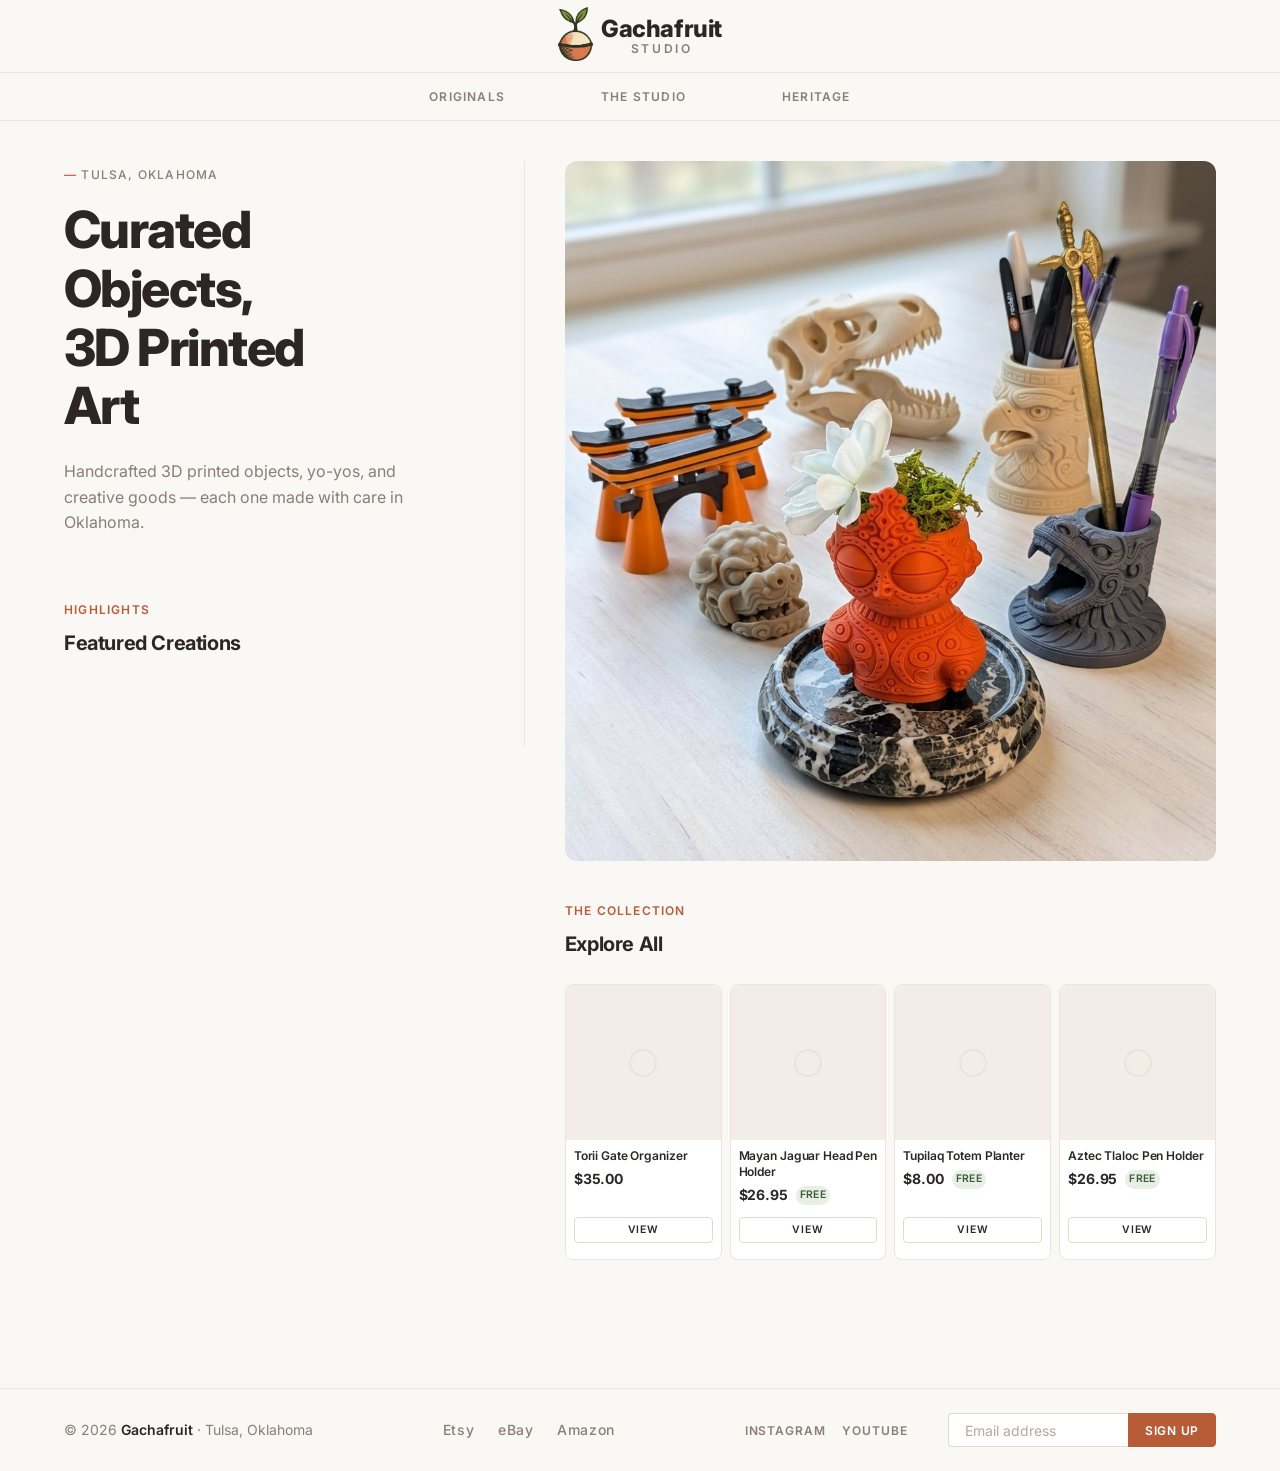
==== index.html @ a2ebffdf "Added manager" ====
<!DOCTYPE html>
<html lang="en">
<head>
  <meta charset="UTF-8">
  <meta name="viewport" content="width=device-width, initial-scale=1.0">
  <title>Gachafruit — Curated 3D Printed Art &amp; Creative Goods</title>
  <meta name="description" content="Handcrafted 3D printed objects, yo-yos, and creative goods made in Tulsa, Oklahoma.">

  <link rel="preconnect" href="https://fonts.googleapis.com">
  <link rel="preconnect" href="https://fonts.gstatic.com" crossorigin>
  <link href="https://fonts.googleapis.com/css2?family=Inter:wght@400;500;600;700;800&display=swap" rel="stylesheet">

  <link rel="stylesheet" href="css/base.css">
  <link rel="stylesheet" href="css/components/header.css">
  <link rel="stylesheet" href="css/components/hero.css">
  <link rel="stylesheet" href="css/components/card.css">
  <link rel="stylesheet" href="css/components/footer.css">
</head>
<body>

  <!-- ======================================================
       Header
       ====================================================== -->
  <header class="site-header">

    <!-- Row 1: logo (centered) + hamburger (mobile only) -->
    <div class="header-logo-row">
      <a href="/" class="logo" aria-label="Gachafruit home">
        <img src="assets/images/Gachafruit-Logo.png" alt="" class="logo__mark" aria-hidden="true">
        <span class="logo__text">
          <span class="logo__name">Gachafruit</span>
          <span class="logo__sub">Studio</span>
        </span>
      </a>

      <button class="hamburger"
              aria-label="Toggle menu"
              aria-expanded="false"
              aria-controls="mobile-nav">
        <span></span>
        <span></span>
        <span></span>
      </button>
    </div>

    <!-- Row 2: desktop nav (centered, below logo) -->
    <nav class="header-nav" aria-label="Main navigation">
      <ul class="nav-list">
        <li><a href="#originals"   class="nav-link">Originals</a></li>
        <li><a href="#studio"      class="nav-link">The Studio</a></li>
        <li><a href="#accessories" class="nav-link">Heritage</a></li>
      </ul>
    </nav>

    <!-- Mobile nav drawer -->
    <nav class="mobile-nav" id="mobile-nav" aria-hidden="true" aria-label="Mobile navigation">
      <ul class="mobile-nav-list">
        <li><a href="#originals"   class="nav-link">Originals</a></li>
        <li><a href="#studio"      class="nav-link">The Studio</a></li>
        <li><a href="#accessories" class="nav-link">Heritage</a></li>
      </ul>
    </nav>

  </header>

  <!-- ======================================================
       Main content — two-column homepage grid
       ====================================================== -->
  <main>
    <div class="home-grid">

      <!-- ---- Left column ---- -->
      <div class="home-grid__left">

        <!-- Brand intro -->
        <section class="brand-intro" aria-label="Brand introduction">
          <span class="location-tag">Tulsa, Oklahoma</span>
          <h1 class="hero-headline">Curated<br>Objects,<br>3D&nbsp;Printed<br>Art</h1>
          <p class="hero-description">
            Handcrafted 3D printed objects, yo-yos, and creative goods — each one made with care in Oklahoma.
          </p>
        </section>

        <!-- Featured Creations -->
        <section class="featured-section" id="originals" aria-labelledby="featured-heading">
          <span class="section-label">Highlights</span>
          <h2 class="section-heading" id="featured-heading">Featured Creations</h2>
          <div class="featured-grid" id="featured-grid">
            <!-- Populated by js/components/featured.js from data/featured-creations.json -->
          </div>
        </section>

      </div><!-- /home-grid__left -->

      <!-- ---- Right column ---- -->
      <div class="home-grid__right">

        <!-- Hero image -->
        <div class="hero-image-wrapper">
          <img src="assets/images/gallery-hero.png" alt="Gachafruit Studio — curated 3D printed objects" class="hero-img">
        </div>

        <!-- Explore All -->
        <section class="explore-section" id="studio" aria-labelledby="explore-heading">
          <span class="section-label">The Collection</span>
          <h2 class="section-heading" id="explore-heading">Explore All</h2>
          <div class="explore-grid">

            <article class="product-card product-card--sm">
              <div class="product-card__img">
                <div class="img-placeholder"></div>
              </div>
              <div class="product-card__body">
                <h3 class="product-card__title">Torii Gate Organizer</h3>
                <div class="product-card__meta">
                  <span class="product-card__price">$35.00</span>
                </div>
                <div class="product-card__cta">
                  <a href="#" class="btn btn--outline">View</a>
                </div>
              </div>
            </article>

            <article class="product-card product-card--sm">
              <div class="product-card__img">
                <div class="img-placeholder"></div>
              </div>
              <div class="product-card__body">
                <h3 class="product-card__title">Mayan Jaguar Head Pen Holder</h3>
                <div class="product-card__meta">
                  <span class="product-card__price">$26.95</span>
                  <span class="badge badge--shipping">Free</span>
                </div>
                <div class="product-card__cta">
                  <a href="#" class="btn btn--outline">View</a>
                </div>
              </div>
            </article>

            <article class="product-card product-card--sm">
              <div class="product-card__img">
                <div class="img-placeholder"></div>
              </div>
              <div class="product-card__body">
                <h3 class="product-card__title">Tupilaq Totem Planter</h3>
                <div class="product-card__meta">
                  <span class="product-card__price">$8.00</span>
                  <span class="badge badge--shipping">Free</span>
                </div>
                <div class="product-card__cta">
                  <a href="#" class="btn btn--outline">View</a>
                </div>
              </div>
            </article>

            <article class="product-card product-card--sm">
              <div class="product-card__img">
                <div class="img-placeholder"></div>
              </div>
              <div class="product-card__body">
                <h3 class="product-card__title">Aztec Tlaloc Pen Holder</h3>
                <div class="product-card__meta">
                  <span class="product-card__price">$26.95</span>
                  <span class="badge badge--shipping">Free</span>
                </div>
                <div class="product-card__cta">
                  <a href="#" class="btn btn--outline">View</a>
                </div>
              </div>
            </article>

          </div>
        </section>

      </div><!-- /home-grid__right -->

    </div><!-- /home-grid -->
  </main>

  <!-- ======================================================
       Footer
       ====================================================== -->
  <footer class="site-footer" id="accessories">
    <div class="footer-inner">

      <p class="footer-copy">
        &copy; 2026 <strong>Gachafruit</strong> &middot; Tulsa, Oklahoma
      </p>

      <nav class="footer-links" aria-label="Marketplace links">
        <a href="#" class="footer-link">Etsy</a>
        <a href="#" class="footer-link">eBay</a>
        <a href="#" class="footer-link">Amazon</a>
      </nav>

      <div class="footer-right">
        <nav class="footer-social" aria-label="Social links">
          <a href="#" class="footer-social__link">Instagram</a>
          <a href="#" class="footer-social__link">YouTube</a>
        </nav>

        <form class="footer-newsletter" aria-label="Newsletter signup">
          <label for="newsletter-email" class="sr-only">Email address</label>
          <input
            type="email"
            id="newsletter-email"
            name="email"
            class="newsletter-input"
            placeholder="Email address"
            autocomplete="email"
          >
          <button type="submit" class="newsletter-btn">Sign Up</button>
        </form>
      </div>

    </div>
  </footer>

  <script src="js/components/header.js" defer></script>
  <script src="js/components/featured.js" defer></script>
</body>
</html>
---- css/base.css ----
/* ============================================================
   base.css — Gachafruit design tokens, reset, and typography
   All components depend on these custom properties.
   ============================================================ */

:root {
  /* Color palette — warm neutral + terracotta */
  --color-bg:           #FAF8F5;
  --color-surface:      #F2EDE6;
  --color-surface-alt:  #EDE5DA;
  --color-border:       #E3D9CE;
  --color-border-soft:  #EDE5DB;
  --color-text:         #2C2724;
  --color-muted:        #8A7E75;
  --color-muted-light:  #B5A99E;
  --color-accent:       #B85C38;
  --color-accent-hover: #9E4D2E;
  --color-accent-soft:  #F5E8E2;

  /* Badge — sage green, complements terracotta */
  --color-badge-bg:   #E8EFE4;
  --color-badge-text: #3E5C35;

  /* Spacing scale */
  --space-xs:  0.25rem;   /*  4px */
  --space-sm:  0.5rem;    /*  8px */
  --space-md:  1rem;      /* 16px */
  --space-lg:  1.5rem;    /* 24px */
  --space-xl:  2.5rem;    /* 40px */
  --space-2xl: 4rem;      /* 64px */
  --space-3xl: 6rem;      /* 96px */

  /* Layout */
  --max-width:    1200px;
  --header-height: 72px;

  /* Typography */
  --font-sans: 'Inter', system-ui, -apple-system, sans-serif;
  --font-size-xs:   0.75rem;
  --font-size-sm:   0.875rem;
  --font-size-base: 1rem;
  --font-size-lg:   1.125rem;
  --font-size-xl:   1.25rem;
  --font-size-2xl:  1.5rem;
  --font-size-3xl:  2rem;
  --font-size-4xl:  2.75rem;
  --font-size-5xl:  3.75rem;

  --font-weight-normal:   400;
  --font-weight-medium:   500;
  --font-weight-semibold: 600;
  --font-weight-bold:     700;
  --font-weight-black:    800;

  --line-height-tight: 1.15;
  --line-height-snug:  1.35;
  --line-height-base:  1.6;

  /* Border radius */
  --radius-sm: 4px;
  --radius-md: 8px;
  --radius-lg: 12px;

  /* Transitions */
  --transition-fast: 0.15s ease;
  --transition-base: 0.25s ease;
}

/* ---- Reset ---- */
*, *::before, *::after {
  box-sizing: border-box;
  margin: 0;
  padding: 0;
}

html {
  scroll-behavior: smooth;
}

body {
  font-family: var(--font-sans);
  font-size: var(--font-size-base);
  font-weight: var(--font-weight-normal);
  line-height: var(--line-height-base);
  color: var(--color-text);
  background-color: var(--color-bg);
  -webkit-font-smoothing: antialiased;
}

img, svg {
  display: block;
  max-width: 100%;
  height: auto;
}

a {
  color: inherit;
  text-decoration: none;
}

ul, ol {
  list-style: none;
}

button {
  font: inherit;
  cursor: pointer;
  border: none;
  background: none;
}

/* ---- Layout helper — used inside full-width sections ---- */
.inner {
  max-width: var(--max-width);
  margin-inline: auto;
  padding-inline: var(--space-lg);
}

/* ---- Screen-reader only (visually hidden but accessible) ---- */
.sr-only {
  position: absolute;
  width: 1px;
  height: 1px;
  padding: 0;
  margin: -1px;
  overflow: hidden;
  clip: rect(0, 0, 0, 0);
  white-space: nowrap;
  border: 0;
}

/* ---- Image placeholder — replaces real images during development ---- */
.img-placeholder {
  width: 100%;
  background-color: var(--color-surface);
  display: flex;
  align-items: center;
  justify-content: center;
}

.img-placeholder::after {
  content: '';
  display: block;
  width: 28px;
  height: 28px;
  border-radius: 50%;
  border: 2px solid var(--color-border);
  opacity: 0.5;
}
---- css/components/header.css ----
/* ============================================================
   header.css — Site header and navigation
   Two-row layout: logo centered on top, nav centered below.
   Depends on: css/base.css
   ============================================================ */

/* ---- Sticky header shell ---- */
.site-header {
  position: sticky;
  top: 0;
  z-index: 100;
  background-color: var(--color-bg);
  border-bottom: 1px solid var(--color-border-soft);
}

/* ============================================================
   Row 1 — Logo
   ============================================================ */
.header-logo-row {
  position: relative;
  display: flex;
  align-items: center;
  justify-content: center;
  height: var(--header-height);
  max-width: var(--max-width);
  margin-inline: auto;
  padding-inline: var(--space-lg);
}

/* ---- Logo ---- */
.logo {
  display: flex;
  flex-direction: row;
  align-items: center;
  gap: var(--space-sm);
  transition: opacity var(--transition-fast);
}

.logo:hover {
  opacity: 0.75;
}

.logo__mark {
  height: 54px;        /* +8% from 50px */
  width: auto;
  flex-shrink: 0;
  position: relative;
  top: -2px;           /* optical lift — preserved */
}

.logo__text {
  display: flex;
  flex-direction: column;
  align-items: center; /* centers "STUDIO" under "Gachafruit" */
  gap: 3px;            /* slightly more separation so the two lines breathe */
}

.logo__name {
  font-size: 1.485rem; /* +8% from 1.375rem */
  font-weight: var(--font-weight-black);
  color: var(--color-text);
  letter-spacing: -0.02em;
  line-height: 1;
}

.logo__sub {
  font-size: 0.756rem; /* +8% from 0.7rem */
  font-weight: var(--font-weight-semibold);
  color: var(--color-muted);
  letter-spacing: 0.22em;
  text-transform: uppercase;
  line-height: 1;
}

/* ============================================================
   Row 2 — Desktop navigation
   ============================================================ */
.header-nav {
  display: flex;
  justify-content: center;
  border-top: 1px solid var(--color-border-soft);
  padding-block: 10px;
}

.nav-list {
  display: flex;
  align-items: center;
  gap: var(--space-3xl);
}

.nav-link {
  font-size: var(--font-size-xs);
  font-weight: var(--font-weight-semibold);
  color: var(--color-muted);
  letter-spacing: 0.1em;
  text-transform: uppercase;
  position: relative;
  transition: color var(--transition-fast);
}

/* Underline-on-hover */
.nav-link::after {
  content: '';
  position: absolute;
  bottom: -3px;
  left: 0;
  width: 0;
  height: 1px;
  background-color: var(--color-accent);
  transition: width var(--transition-base);
}

.nav-link:hover {
  color: var(--color-text);
}

.nav-link:hover::after {
  width: 100%;
}

/* ============================================================
   Hamburger (mobile only — positioned to right of logo row)
   ============================================================ */
.hamburger {
  display: none;
  position: absolute;
  right: var(--space-lg);
  top: 50%;
  transform: translateY(-50%);
  flex-direction: column;
  justify-content: center;
  gap: 5px;
  width: 28px;
  height: 44px;
  padding: 0;
  color: var(--color-text);
}

.hamburger span {
  display: block;
  width: 22px;
  height: 1.5px;
  background-color: currentColor;
  border-radius: 2px;
  transition: transform var(--transition-base), opacity var(--transition-base);
  transform-origin: center;
}

/* Bars animate to X when open */
.hamburger[aria-expanded="true"] span:nth-child(1) {
  transform: translateY(6.5px) rotate(45deg);
}
.hamburger[aria-expanded="true"] span:nth-child(2) {
  opacity: 0;
  transform: scaleX(0);
}
.hamburger[aria-expanded="true"] span:nth-child(3) {
  transform: translateY(-6.5px) rotate(-45deg);
}

/* ============================================================
   Mobile nav drawer
   ============================================================ */
.mobile-nav {
  max-height: 0;
  overflow: hidden;
  background-color: var(--color-bg);
  border-top: 1px solid transparent;
  transition:
    max-height 0.3s ease,
    border-color 0.3s ease;
}

.mobile-nav.is-open {
  max-height: 240px;
  border-top-color: var(--color-border-soft);
}

.mobile-nav-list {
  display: flex;
  flex-direction: column;
  padding: var(--space-md) var(--space-lg) var(--space-lg);
  gap: var(--space-xs);
}

.mobile-nav-list .nav-link {
  display: block;
  padding-block: var(--space-sm);
  font-size: var(--font-size-base);
  font-weight: var(--font-weight-medium);
  text-transform: none;
  letter-spacing: 0;
  color: var(--color-text);
}

.mobile-nav-list .nav-link::after {
  display: none;
}

.mobile-nav-list .nav-link:hover {
  color: var(--color-accent);
}

/* ============================================================
   Responsive breakpoint
   ============================================================ */
@media (max-width: 768px) {
  /* Hide desktop nav row entirely */
  .header-nav {
    display: none;
  }

  /* Show hamburger */
  .hamburger {
    display: flex;
  }
}
---- css/components/hero.css ----
/* ============================================================
   hero.css — Homepage two-column layout, brand intro, hero image
   Depends on: css/base.css
   ============================================================ */

/* ---- Outer home grid ---- */
.home-grid {
  display: grid;
  grid-template-columns: 2fr 3fr;
  align-items: start;
  gap: 0;
  max-width: var(--max-width);
  margin-inline: auto;
  padding: var(--space-xl) var(--space-lg) 0;
}

/* ---- Left column: brand intro + featured section ---- */
.home-grid__left {
  padding-right: var(--space-xl);
  border-right: 1px solid var(--color-border-soft);
  padding-bottom: var(--space-2xl);
}

/* ---- Right column: hero image + explore section ---- */
.home-grid__right {
  padding-left: var(--space-xl);
  padding-bottom: var(--space-2xl);
}

/* ============================================================
   Brand intro
   ============================================================ */
.brand-intro {
  padding-bottom: var(--space-2xl);
}

.location-tag {
  display: inline-block;
  font-size: var(--font-size-xs);
  font-weight: var(--font-weight-medium);
  letter-spacing: 0.1em;
  text-transform: uppercase;
  color: var(--color-muted);
  margin-bottom: var(--space-md);
}

.location-tag::before {
  content: '— ';
  color: var(--color-accent);
}

.hero-headline {
  font-size: clamp(var(--font-size-3xl), 4vw, var(--font-size-5xl));
  font-weight: var(--font-weight-black);
  line-height: var(--line-height-tight);
  letter-spacing: -0.03em;
  color: var(--color-text);
  margin-bottom: var(--space-lg);
}

.hero-description {
  font-size: var(--font-size-base);
  color: var(--color-muted);
  line-height: var(--line-height-base);
  max-width: 36ch;
}

/* ============================================================
   Featured section (left column)
   ============================================================ */
.featured-section {
  /* inherits from parent column */
}

.section-label {
  display: block;
  font-size: var(--font-size-xs);
  font-weight: var(--font-weight-semibold);
  letter-spacing: 0.1em;
  text-transform: uppercase;
  color: var(--color-accent);
  margin-bottom: var(--space-sm);
}

.section-heading {
  font-size: var(--font-size-xl);
  font-weight: var(--font-weight-bold);
  letter-spacing: -0.02em;
  color: var(--color-text);
  margin-bottom: var(--space-lg);
}

.featured-grid {
  display: grid;
  grid-template-columns: 1fr 1fr;
  gap: var(--space-md);
}

/* ============================================================
   Hero image (right column top)
   ============================================================ */
.hero-image-wrapper {
  border-radius: var(--radius-lg);
  overflow: hidden;
  background-color: var(--color-surface);
  margin-bottom: var(--space-xl);
}

.hero-image-wrapper .img-placeholder {
  aspect-ratio: 4 / 3;
}

.hero-img {
  width: 100%;
  height: auto;
  display: block;
  object-fit: cover;
}

/* ============================================================
   Explore section (right column bottom)
   ============================================================ */
.explore-section .section-heading {
  margin-bottom: var(--space-lg);
}

.explore-grid {
  display: grid;
  grid-template-columns: repeat(4, 1fr);
  gap: var(--space-sm);
}

/* ============================================================
   Responsive
   ============================================================ */
@media (max-width: 1024px) {
  .explore-grid {
    grid-template-columns: repeat(2, 1fr);
    gap: var(--space-md);
  }
}

@media (max-width: 768px) {
  .home-grid {
    grid-template-columns: 1fr;
    padding: var(--space-lg) var(--space-md) 0;
    gap: 0;
  }

  .home-grid__left {
    padding-right: 0;
    border-right: none;
    border-bottom: 1px solid var(--color-border-soft);
    padding-bottom: var(--space-xl);
    margin-bottom: var(--space-xl);
  }

  .home-grid__right {
    padding-left: 0;
  }

  .brand-intro {
    padding-bottom: var(--space-xl);
  }

  .hero-headline {
    font-size: var(--font-size-3xl);
  }

  .featured-grid {
    grid-template-columns: 1fr;
  }

  .explore-grid {
    grid-template-columns: repeat(2, 1fr);
  }
}

@media (max-width: 480px) {
  .explore-grid {
    grid-template-columns: 1fr 1fr;
    gap: var(--space-sm);
  }
}
---- css/components/card.css ----
/* ============================================================
   card.css — Product card, badge, and button components
   Depends on: css/base.css
   ============================================================ */

/* ============================================================
   Product card — used in featured (large) and explore (small)
   ============================================================ */
.product-card {
  display: flex;
  flex-direction: column;
  background-color: #fff;
  border: 1px solid var(--color-border-soft);
  border-radius: var(--radius-md);
  overflow: hidden;
  transition: box-shadow var(--transition-base), transform var(--transition-base);
}

.product-card:hover {
  box-shadow: 0 4px 20px rgba(44, 39, 36, 0.07);
  transform: translateY(-2px);
}

/* ---- Image area ---- */
.product-card__img {
  width: 100%;
  flex-shrink: 0;
}

.product-card__img .img-placeholder {
  aspect-ratio: 1 / 1;
  background-color: var(--color-surface);
}

/* ---- Body ---- */
.product-card__body {
  padding: var(--space-md);
  display: flex;
  flex-direction: column;
  gap: var(--space-sm);
  flex: 1;
}

.product-card__title {
  font-size: var(--font-size-sm);
  font-weight: var(--font-weight-semibold);
  color: var(--color-text);
  line-height: var(--line-height-snug);
  letter-spacing: -0.01em;
}

/* ---- Meta row: price + badge ---- */
.product-card__meta {
  display: flex;
  align-items: center;
  gap: var(--space-sm);
  flex-wrap: wrap;
}

.product-card__price {
  font-size: var(--font-size-base);
  font-weight: var(--font-weight-bold);
  color: var(--color-text);
  letter-spacing: -0.01em;
}

/* ---- Badge ---- */
.badge {
  display: inline-block;
  padding: 2px var(--space-sm);
  border-radius: 99px;
  font-size: var(--font-size-xs);
  font-weight: var(--font-weight-semibold);
  letter-spacing: 0.03em;
  text-transform: uppercase;
  line-height: 1.6;
}

.badge--shipping {
  background-color: var(--color-badge-bg);
  color: var(--color-badge-text);
}

/* ---- CTA button — grows to fill remaining space ---- */
.product-card__cta {
  margin-top: auto;
  padding-top: var(--space-xs);
}

/* ============================================================
   Buttons
   ============================================================ */
.btn {
  display: inline-flex;
  align-items: center;
  justify-content: center;
  width: 100%;
  padding: var(--space-sm) var(--space-md);
  border-radius: var(--radius-sm);
  font-size: var(--font-size-xs);
  font-weight: var(--font-weight-semibold);
  letter-spacing: 0.08em;
  text-transform: uppercase;
  transition:
    background-color var(--transition-fast),
    color var(--transition-fast),
    border-color var(--transition-fast);
  cursor: pointer;
  white-space: nowrap;
}

.btn--outline {
  border: 1px solid var(--color-border);
  background-color: transparent;
  color: var(--color-text);
}

.btn--outline:hover {
  border-color: var(--color-accent);
  color: var(--color-accent);
  background-color: var(--color-accent-soft);
}

.btn--primary {
  border: 1px solid var(--color-accent);
  background-color: var(--color-accent);
  color: #fff;
}

.btn--primary:hover {
  background-color: var(--color-accent-hover);
  border-color: var(--color-accent-hover);
}

/* ============================================================
   Small card variant — used in explore grid
   ============================================================ */
.product-card--sm .product-card__body {
  padding: var(--space-sm) var(--space-sm) var(--space-md);
  gap: var(--space-xs);
}

.product-card--sm .product-card__title {
  font-size: var(--font-size-xs);
}

.product-card--sm .product-card__price {
  font-size: var(--font-size-sm);
}

.product-card--sm .badge {
  font-size: 0.65rem;
  padding: 1px var(--space-xs);
}

.product-card--sm .btn {
  font-size: 0.65rem;
  padding: var(--space-xs) var(--space-sm);
}
---- css/components/footer.css ----
/* ============================================================
   footer.css — Site footer
   Depends on: css/base.css
   ============================================================ */

.site-footer {
  margin-top: var(--space-2xl);
  border-top: 1px solid var(--color-border-soft);
  background-color: var(--color-bg);
}

.footer-inner {
  max-width: var(--max-width);
  margin-inline: auto;
  padding: var(--space-lg) var(--space-lg);
  display: flex;
  align-items: center;
  justify-content: space-between;
  gap: var(--space-lg);
  flex-wrap: wrap;
}

/* ---- Left: copyright + location ---- */
.footer-copy {
  font-size: var(--font-size-sm);
  color: var(--color-muted);
}

.footer-copy strong {
  font-weight: var(--font-weight-semibold);
  color: var(--color-text);
}

/* ---- Center: marketplace links ---- */
.footer-links {
  display: flex;
  align-items: center;
  gap: var(--space-lg);
}

.footer-link {
  font-size: var(--font-size-sm);
  font-weight: var(--font-weight-medium);
  color: var(--color-muted);
  letter-spacing: 0.04em;
  transition: color var(--transition-fast);
}

.footer-link:hover {
  color: var(--color-accent);
}

/* ---- Right: social links + newsletter ---- */
.footer-right {
  display: flex;
  align-items: center;
  gap: var(--space-xl);
}

.footer-social {
  display: flex;
  align-items: center;
  gap: var(--space-md);
}

.footer-social__link {
  font-size: var(--font-size-xs);
  font-weight: var(--font-weight-semibold);
  letter-spacing: 0.08em;
  text-transform: uppercase;
  color: var(--color-muted);
  transition: color var(--transition-fast);
}

.footer-social__link:hover {
  color: var(--color-text);
}

/* ---- Newsletter form ---- */
.footer-newsletter {
  display: flex;
  align-items: center;
  gap: 0;
}

.newsletter-input {
  height: 34px;
  padding: 0 var(--space-md);
  border: 1px solid var(--color-border);
  border-right: none;
  border-radius: var(--radius-sm) 0 0 var(--radius-sm);
  background-color: #fff;
  font: inherit;
  font-size: var(--font-size-sm);
  color: var(--color-text);
  width: 180px;
  transition: border-color var(--transition-fast);
}

.newsletter-input::placeholder {
  color: var(--color-muted-light);
}

.newsletter-input:focus {
  outline: none;
  border-color: var(--color-accent);
}

.newsletter-btn {
  height: 34px;
  padding: 0 var(--space-md);
  border: 1px solid var(--color-accent);
  border-radius: 0 var(--radius-sm) var(--radius-sm) 0;
  background-color: var(--color-accent);
  color: #fff;
  font-size: var(--font-size-xs);
  font-weight: var(--font-weight-semibold);
  letter-spacing: 0.06em;
  text-transform: uppercase;
  cursor: pointer;
  transition: background-color var(--transition-fast), border-color var(--transition-fast);
  white-space: nowrap;
}

.newsletter-btn:hover {
  background-color: var(--color-accent-hover);
  border-color: var(--color-accent-hover);
}

/* ---- Responsive ---- */
@media (max-width: 900px) {
  .footer-inner {
    flex-direction: column;
    align-items: flex-start;
    gap: var(--space-md);
  }

  .footer-right {
    flex-wrap: wrap;
    gap: var(--space-md);
  }
}

@media (max-width: 480px) {
  .footer-links {
    gap: var(--space-md);
  }

  .footer-newsletter {
    width: 100%;
  }

  .newsletter-input {
    flex: 1;
    width: auto;
    min-width: 0;
  }
}
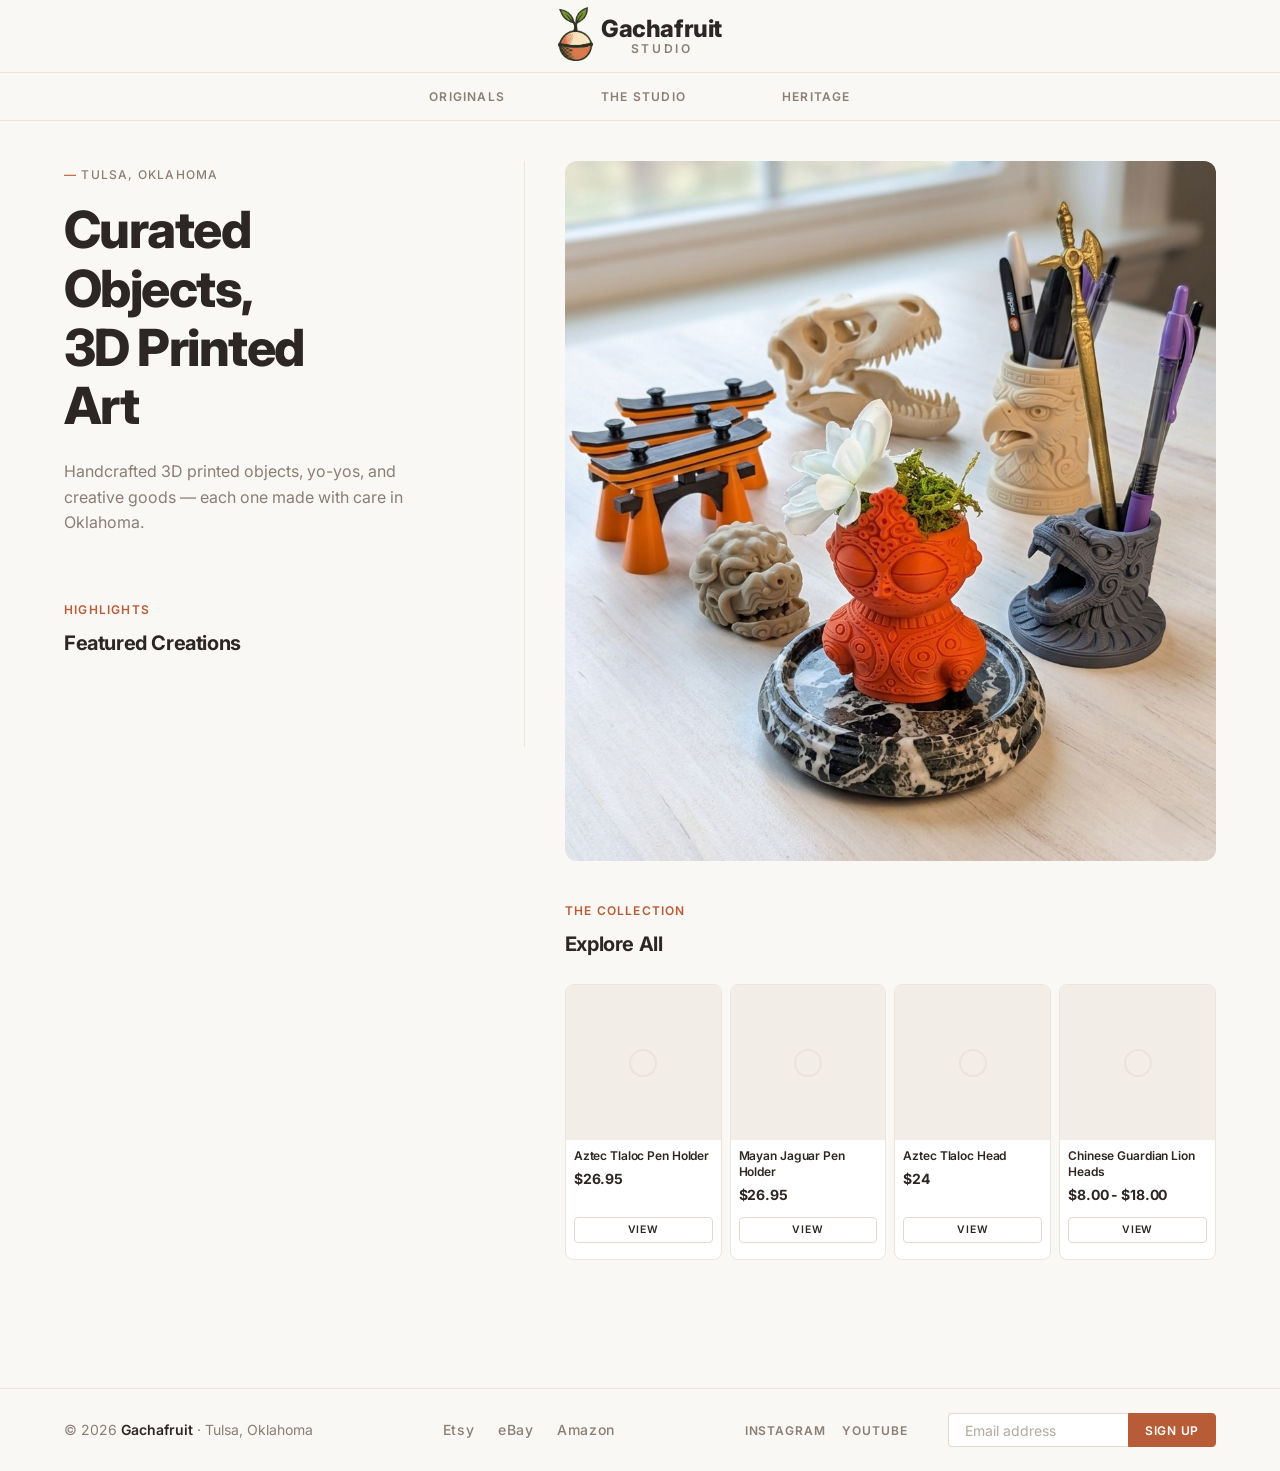
==== commit 833c710f: "Featured Creations and Explore All management system has been put in place" ====
--- a/index.html
+++ b/index.html
@@ -104,71 +104,8 @@
         <section class="explore-section" id="studio" aria-labelledby="explore-heading">
           <span class="section-label">The Collection</span>
           <h2 class="section-heading" id="explore-heading">Explore All</h2>
-          <div class="explore-grid">
-
-            <article class="product-card product-card--sm">
-              <div class="product-card__img">
-                <div class="img-placeholder"></div>
-              </div>
-              <div class="product-card__body">
-                <h3 class="product-card__title">Torii Gate Organizer</h3>
-                <div class="product-card__meta">
-                  <span class="product-card__price">$35.00</span>
-                </div>
-                <div class="product-card__cta">
-                  <a href="#" class="btn btn--outline">View</a>
-                </div>
-              </div>
-            </article>
-
-            <article class="product-card product-card--sm">
-              <div class="product-card__img">
-                <div class="img-placeholder"></div>
-              </div>
-              <div class="product-card__body">
-                <h3 class="product-card__title">Mayan Jaguar Head Pen Holder</h3>
-                <div class="product-card__meta">
-                  <span class="product-card__price">$26.95</span>
-                  <span class="badge badge--shipping">Free</span>
-                </div>
-                <div class="product-card__cta">
-                  <a href="#" class="btn btn--outline">View</a>
-                </div>
-              </div>
-            </article>
-
-            <article class="product-card product-card--sm">
-              <div class="product-card__img">
-                <div class="img-placeholder"></div>
-              </div>
-              <div class="product-card__body">
-                <h3 class="product-card__title">Tupilaq Totem Planter</h3>
-                <div class="product-card__meta">
-                  <span class="product-card__price">$8.00</span>
-                  <span class="badge badge--shipping">Free</span>
-                </div>
-                <div class="product-card__cta">
-                  <a href="#" class="btn btn--outline">View</a>
-                </div>
-              </div>
-            </article>
-
-            <article class="product-card product-card--sm">
-              <div class="product-card__img">
-                <div class="img-placeholder"></div>
-              </div>
-              <div class="product-card__body">
-                <h3 class="product-card__title">Aztec Tlaloc Pen Holder</h3>
-                <div class="product-card__meta">
-                  <span class="product-card__price">$26.95</span>
-                  <span class="badge badge--shipping">Free</span>
-                </div>
-                <div class="product-card__cta">
-                  <a href="#" class="btn btn--outline">View</a>
-                </div>
-              </div>
-            </article>
-
+          <div class="explore-grid" id="explore-grid">
+            <!-- Populated by js/components/explore.js from data/featured-creations.json -->
           </div>
         </section>
 
@@ -218,5 +155,6 @@
 
   <script src="js/components/header.js" defer></script>
   <script src="js/components/featured.js" defer></script>
+  <script src="js/components/explore.js" defer></script>
 </body>
 </html>
--- a/css/components/card.css
+++ b/css/components/card.css
@@ -30,6 +30,13 @@
 .product-card__img .img-placeholder {
   aspect-ratio: 1 / 1;
   background-color: var(--color-surface);
+}
+
+.product-card__img img {
+  display: block;
+  width: 100%;
+  aspect-ratio: 1 / 1;
+  object-fit: cover;
 }
 
 /* ---- Body ---- */
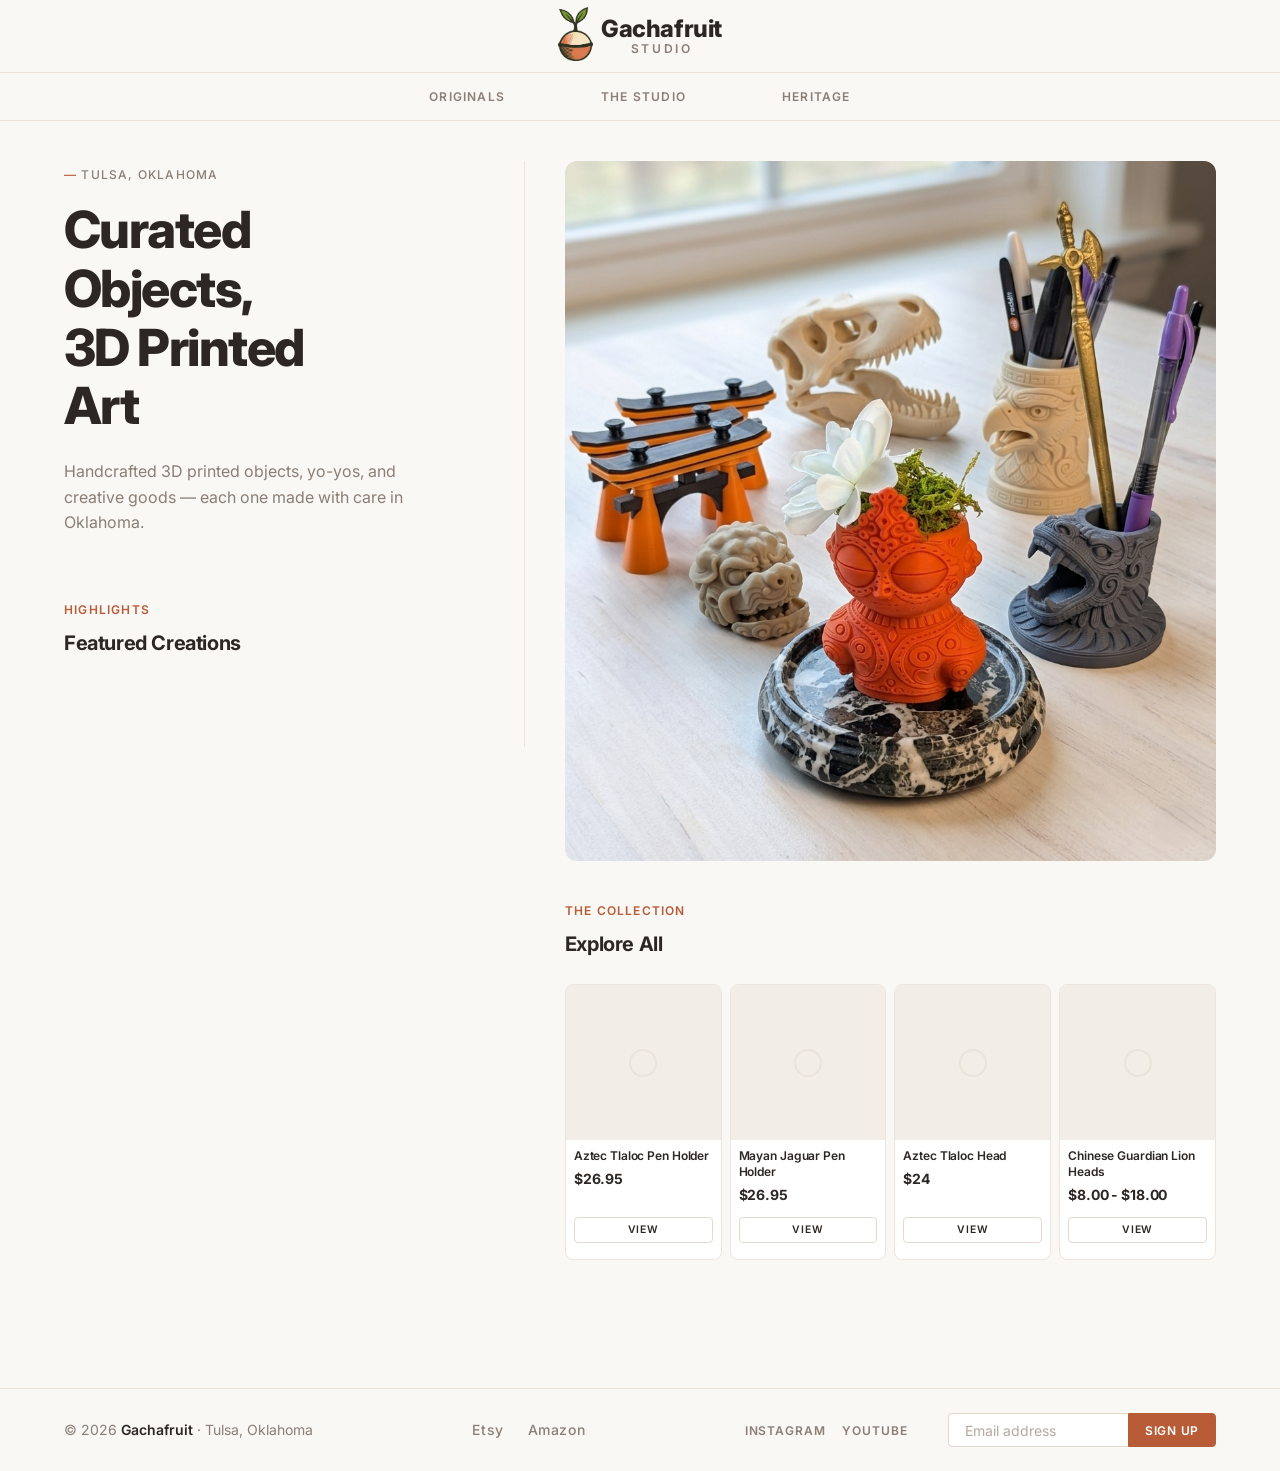
==== commit 0a38bcbf: "Added socials" ====
--- a/index.html
+++ b/index.html
@@ -125,15 +125,15 @@
       </p>
 
       <nav class="footer-links" aria-label="Marketplace links">
-        <a href="#" class="footer-link">Etsy</a>
-        <a href="#" class="footer-link">eBay</a>
+        <a href="https://www.etsy.com/shop/Gachafruit" class="footer-link">Etsy</a>
+        
         <a href="#" class="footer-link">Amazon</a>
       </nav>
 
       <div class="footer-right">
         <nav class="footer-social" aria-label="Social links">
-          <a href="#" class="footer-social__link">Instagram</a>
-          <a href="#" class="footer-social__link">YouTube</a>
+          <a href="https://www.instagram.com/gachafruitstudio" class="footer-social__link">Instagram</a>
+          <a href="https://www.youtube.com/@GachafruitStudio" class="footer-social__link">YouTube</a>
         </nav>
 
         <form class="footer-newsletter" aria-label="Newsletter signup">
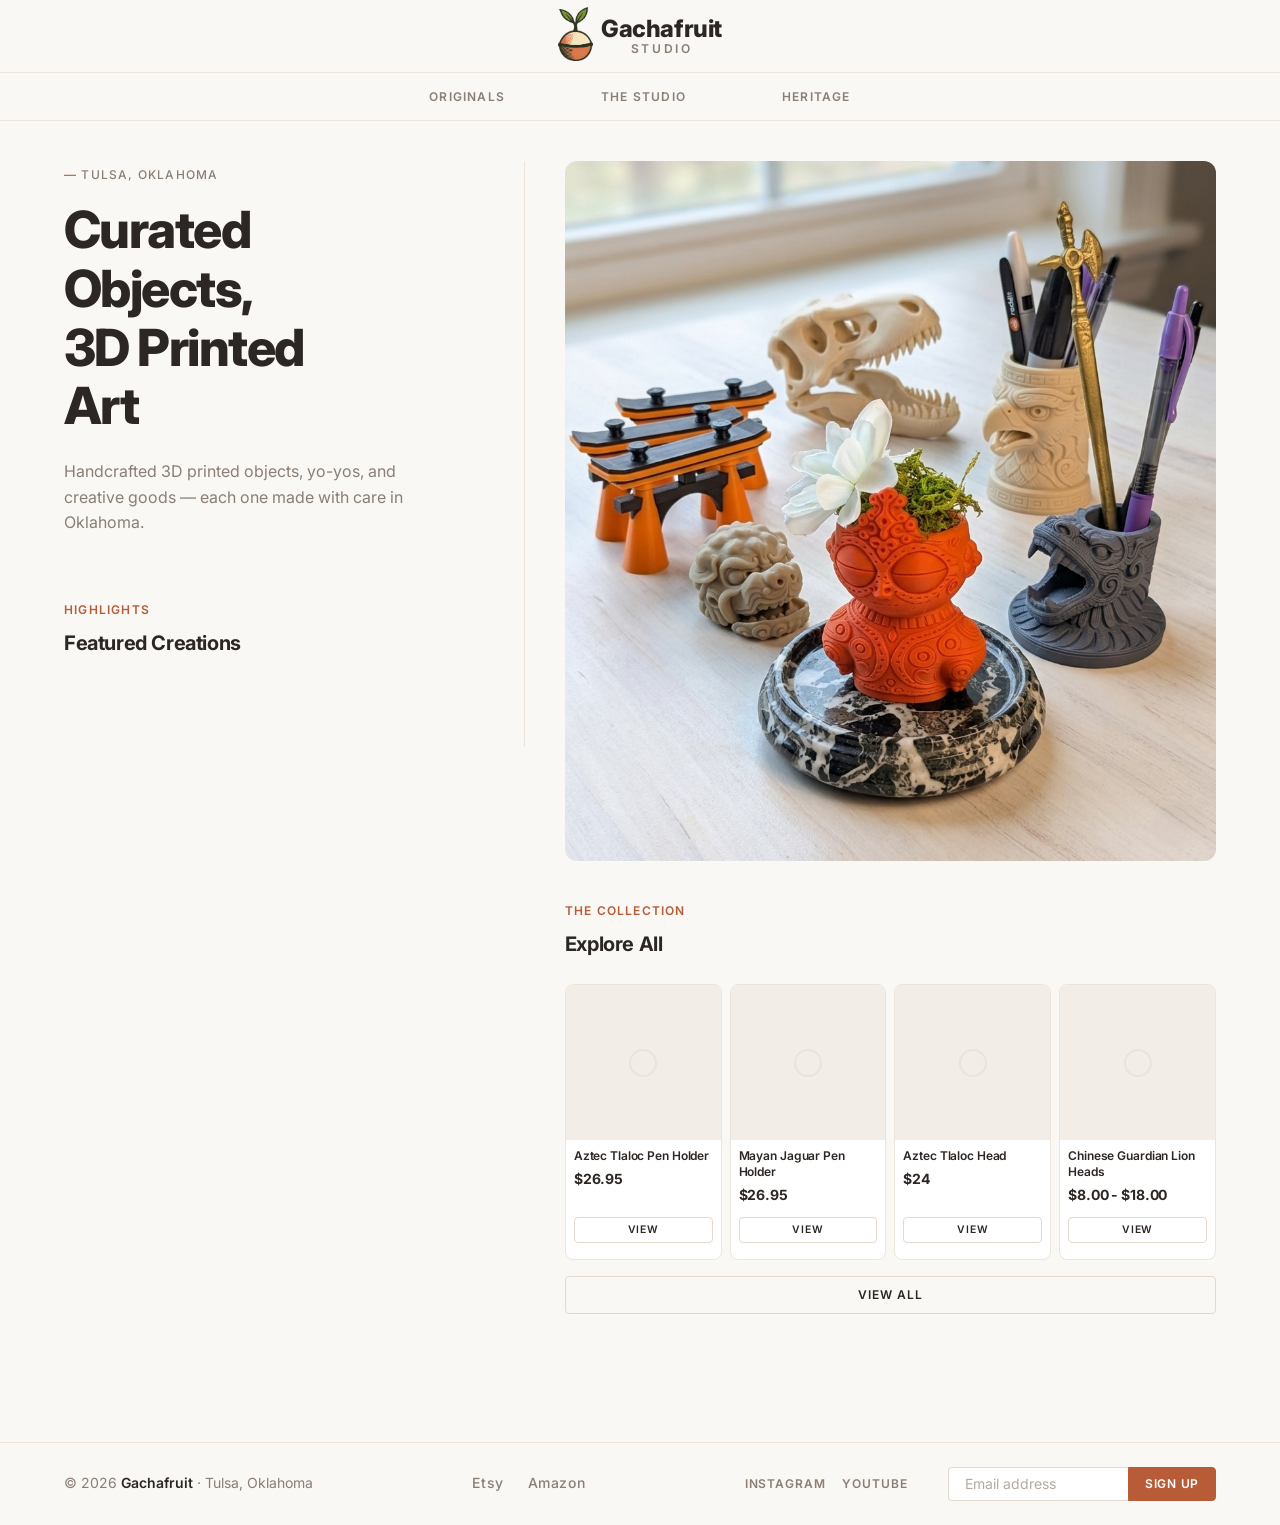
==== commit 11b7afa4: "Added second page" ====
--- a/index.html
+++ b/index.html
@@ -155,6 +155,7 @@
 
   <script src="js/components/header.js" defer></script>
   <script src="js/components/featured.js" defer></script>
+  <script src="js/components/card-builder.js" defer></script>
   <script src="js/components/explore.js" defer></script>
 </body>
 </html>
--- a/css/components/hero.css
+++ b/css/components/hero.css
@@ -130,6 +130,17 @@
   gap: var(--space-sm);
 }
 
+/* ---- View All CTA — injected below explore grid by explore.js ---- */
+.explore-view-all {
+  margin-top: var(--space-md);
+  text-align: right;
+}
+
+.explore-view-all__link {
+  width: auto;
+  display: inline-flex;
+}
+
 /* ============================================================
    Responsive
    ============================================================ */
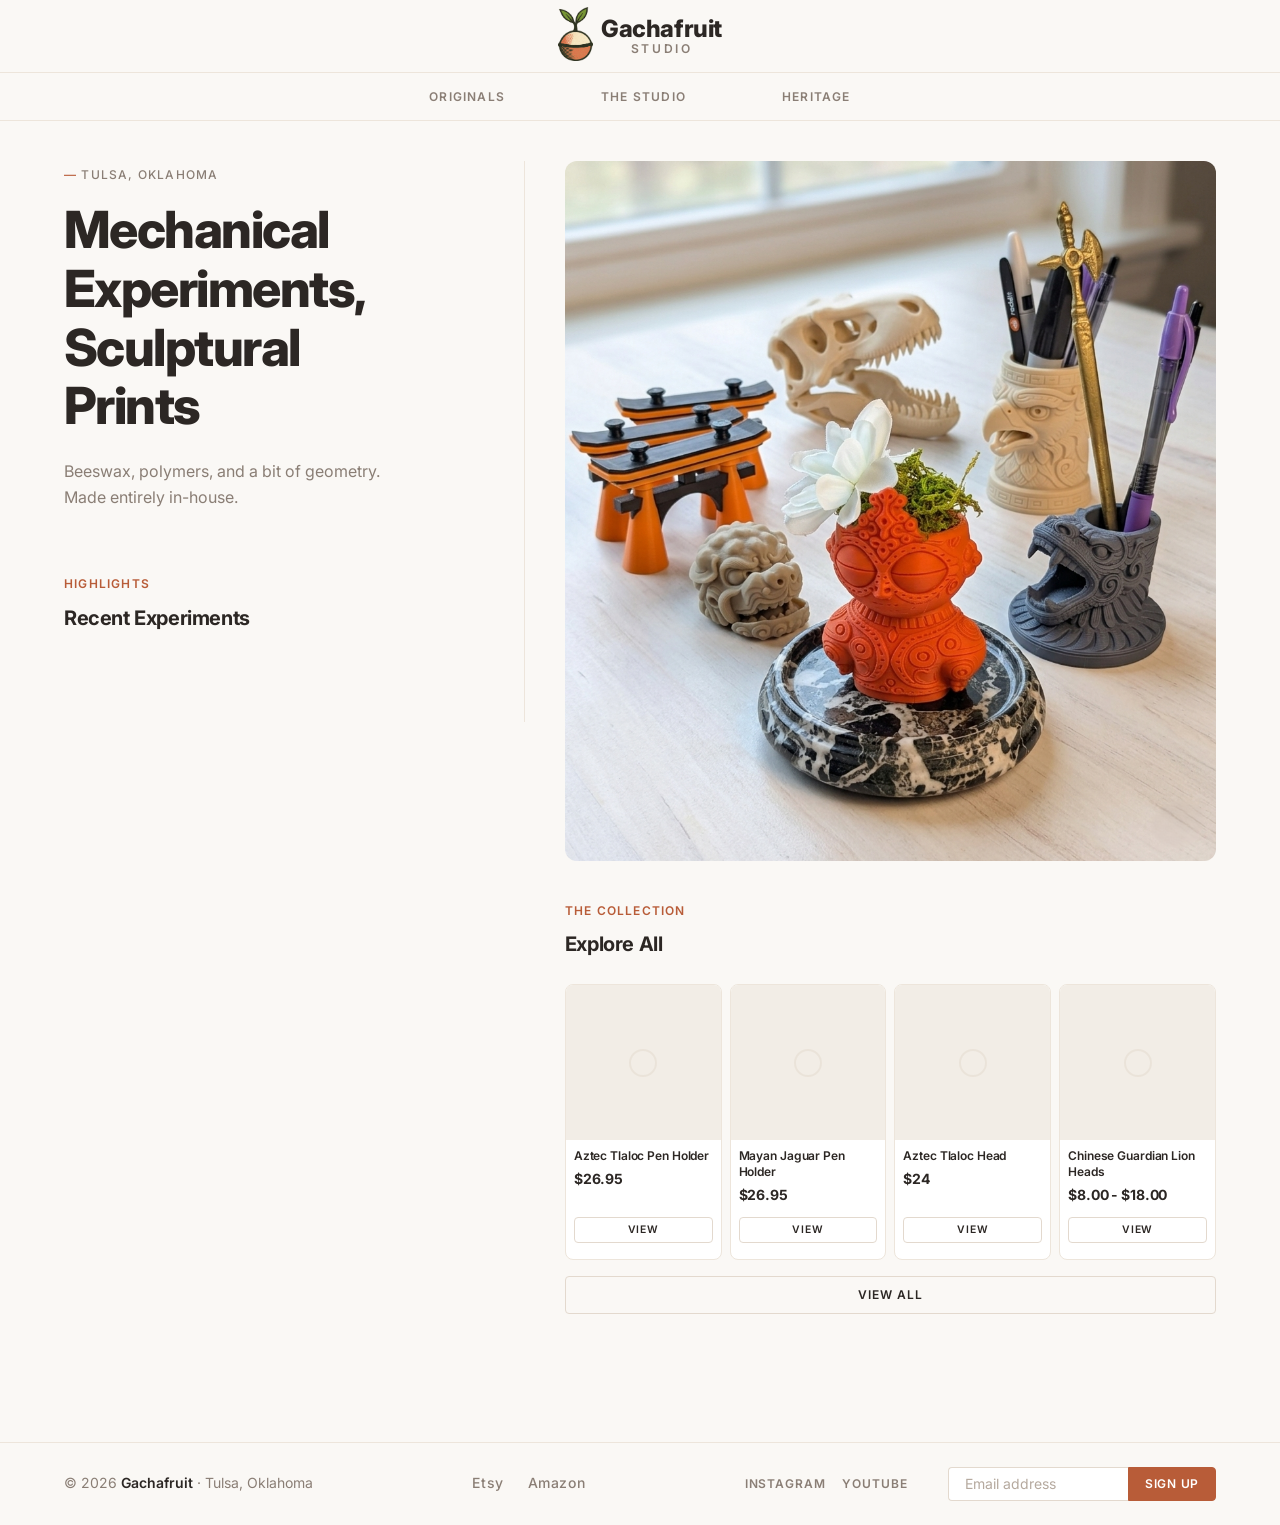
==== commit 424eae03: "Changed hero text - changed "Featured Creations" to "Recent Experiments"" ====
--- a/index.html
+++ b/index.html
@@ -1,161 +1,210 @@
-<!DOCTYPE html>
+<!doctype html>
 <html lang="en">
-<head>
-  <meta charset="UTF-8">
-  <meta name="viewport" content="width=device-width, initial-scale=1.0">
-  <title>Gachafruit — Curated 3D Printed Art &amp; Creative Goods</title>
-  <meta name="description" content="Handcrafted 3D printed objects, yo-yos, and creative goods made in Tulsa, Oklahoma.">
-
-  <link rel="preconnect" href="https://fonts.googleapis.com">
-  <link rel="preconnect" href="https://fonts.gstatic.com" crossorigin>
-  <link href="https://fonts.googleapis.com/css2?family=Inter:wght@400;500;600;700;800&display=swap" rel="stylesheet">
-
-  <link rel="stylesheet" href="css/base.css">
-  <link rel="stylesheet" href="css/components/header.css">
-  <link rel="stylesheet" href="css/components/hero.css">
-  <link rel="stylesheet" href="css/components/card.css">
-  <link rel="stylesheet" href="css/components/footer.css">
-</head>
-<body>
-
-  <!-- ======================================================
+  <head>
+    <meta charset="UTF-8" />
+    <meta name="viewport" content="width=device-width, initial-scale=1.0" />
+    <title>Gachafruit — Curated 3D Printed Art &amp; Creative Goods</title>
+    <meta
+      name="description"
+      content="3D printed objects, mechanical experiments, and small-batch creations made in Tulsa, Oklahoma."
+    />
+
+    <link rel="preconnect" href="https://fonts.googleapis.com" />
+    <link rel="preconnect" href="https://fonts.gstatic.com" crossorigin />
+    <link
+      href="https://fonts.googleapis.com/css2?family=Inter:wght@400;500;600;700;800&display=swap"
+      rel="stylesheet"
+    />
+
+    <link rel="stylesheet" href="css/base.css" />
+    <link rel="stylesheet" href="css/components/header.css" />
+    <link rel="stylesheet" href="css/components/hero.css" />
+    <link rel="stylesheet" href="css/components/card.css" />
+    <link rel="stylesheet" href="css/components/footer.css" />
+  </head>
+  <body>
+    <!-- ======================================================
        Header
        ====================================================== -->
-  <header class="site-header">
-
-    <!-- Row 1: logo (centered) + hamburger (mobile only) -->
-    <div class="header-logo-row">
-      <a href="/" class="logo" aria-label="Gachafruit home">
-        <img src="assets/images/Gachafruit-Logo.png" alt="" class="logo__mark" aria-hidden="true">
-        <span class="logo__text">
-          <span class="logo__name">Gachafruit</span>
-          <span class="logo__sub">Studio</span>
-        </span>
-      </a>
-
-      <button class="hamburger"
-              aria-label="Toggle menu"
-              aria-expanded="false"
-              aria-controls="mobile-nav">
-        <span></span>
-        <span></span>
-        <span></span>
-      </button>
-    </div>
-
-    <!-- Row 2: desktop nav (centered, below logo) -->
-    <nav class="header-nav" aria-label="Main navigation">
-      <ul class="nav-list">
-        <li><a href="#originals"   class="nav-link">Originals</a></li>
-        <li><a href="#studio"      class="nav-link">The Studio</a></li>
-        <li><a href="#accessories" class="nav-link">Heritage</a></li>
-      </ul>
-    </nav>
-
-    <!-- Mobile nav drawer -->
-    <nav class="mobile-nav" id="mobile-nav" aria-hidden="true" aria-label="Mobile navigation">
-      <ul class="mobile-nav-list">
-        <li><a href="#originals"   class="nav-link">Originals</a></li>
-        <li><a href="#studio"      class="nav-link">The Studio</a></li>
-        <li><a href="#accessories" class="nav-link">Heritage</a></li>
-      </ul>
-    </nav>
-
-  </header>
-
-  <!-- ======================================================
+    <header class="site-header">
+      <!-- Row 1: logo (centered) + hamburger (mobile only) -->
+      <div class="header-logo-row">
+        <a href="/" class="logo" aria-label="Gachafruit home">
+          <img
+            src="assets/images/Gachafruit-Logo.png"
+            alt=""
+            class="logo__mark"
+            aria-hidden="true"
+          />
+          <span class="logo__text">
+            <span class="logo__name">Gachafruit</span>
+            <span class="logo__sub">Studio</span>
+          </span>
+        </a>
+
+        <button
+          class="hamburger"
+          aria-label="Toggle menu"
+          aria-expanded="false"
+          aria-controls="mobile-nav"
+        >
+          <span></span>
+          <span></span>
+          <span></span>
+        </button>
+      </div>
+
+      <!-- Row 2: desktop nav (centered, below logo) -->
+      <nav class="header-nav" aria-label="Main navigation">
+        <ul class="nav-list">
+          <li><a href="#originals" class="nav-link">Originals</a></li>
+          <li><a href="#studio" class="nav-link">The Studio</a></li>
+          <li><a href="#accessories" class="nav-link">Heritage</a></li>
+        </ul>
+      </nav>
+
+      <!-- Mobile nav drawer -->
+      <nav
+        class="mobile-nav"
+        id="mobile-nav"
+        aria-hidden="true"
+        aria-label="Mobile navigation"
+      >
+        <ul class="mobile-nav-list">
+          <li><a href="#originals" class="nav-link">Originals</a></li>
+          <li><a href="#studio" class="nav-link">The Studio</a></li>
+          <li><a href="#accessories" class="nav-link">Heritage</a></li>
+        </ul>
+      </nav>
+    </header>
+
+    <!-- ======================================================
        Main content — two-column homepage grid
        ====================================================== -->
-  <main>
-    <div class="home-grid">
-
-      <!-- ---- Left column ---- -->
-      <div class="home-grid__left">
-
-        <!-- Brand intro -->
-        <section class="brand-intro" aria-label="Brand introduction">
-          <span class="location-tag">Tulsa, Oklahoma</span>
-          <h1 class="hero-headline">Curated<br>Objects,<br>3D&nbsp;Printed<br>Art</h1>
-          <p class="hero-description">
-            Handcrafted 3D printed objects, yo-yos, and creative goods — each one made with care in Oklahoma.
-          </p>
-        </section>
-
-        <!-- Featured Creations -->
-        <section class="featured-section" id="originals" aria-labelledby="featured-heading">
-          <span class="section-label">Highlights</span>
-          <h2 class="section-heading" id="featured-heading">Featured Creations</h2>
-          <div class="featured-grid" id="featured-grid">
-            <!-- Populated by js/components/featured.js from data/featured-creations.json -->
+    <main>
+      <div class="home-grid">
+        <!-- ---- Left column ---- -->
+        <div class="home-grid__left">
+          <!-- Brand intro -->
+          <section class="brand-intro" aria-label="Brand introduction">
+            <span class="location-tag">Tulsa, Oklahoma</span>
+            <h1 class="hero-headline">
+              Mechanical Experiments,<br />
+              Sculptural<br />
+              Prints
+            </h1>
+            <p class="hero-description">
+              Beeswax, polymers, and a bit of geometry. Made entirely in-house.
+            </p>
+          </section>
+
+        <!--
+          NOTE:
+          "Recent Experiments" is the user-facing label for what was previously
+          called "Featured Creations".
+
+          Internal references (JS, JSON, IDs) may still use:
+          - featured
+          - featured-creations
+          - featured-grid
+
+          These refer to the same section, future Banana <3.
+        -->
+          <section
+            class="featured-section"
+            id="originals"
+            aria-labelledby="featured-heading"
+          >
+            <span class="section-label">Highlights</span>
+            <h2 class="section-heading" id="featured-heading">
+              Recent Experiments <!-- formerly "Featured Creations" -->
+            </h2>
+            <div class="featured-grid" id="featured-grid">
+              <!-- Populated by js/components/featured.js from data/featured-creations.json -->
+            </div>
+          </section>
+        </div>
+        <!-- /home-grid__left -->
+
+        <!-- ---- Right column ---- -->
+        <div class="home-grid__right">
+          <!-- Hero image -->
+          <div class="hero-image-wrapper">
+            <img
+              src="assets/images/gallery-hero.png"
+              alt="Gachafruit Studio — curated 3D printed objects"
+              class="hero-img"
+            />
           </div>
-        </section>
-
-      </div><!-- /home-grid__left -->
-
-      <!-- ---- Right column ---- -->
-      <div class="home-grid__right">
-
-        <!-- Hero image -->
-        <div class="hero-image-wrapper">
-          <img src="assets/images/gallery-hero.png" alt="Gachafruit Studio — curated 3D printed objects" class="hero-img">
+
+          <!-- Explore All -->
+          <section
+            class="explore-section"
+            id="studio"
+            aria-labelledby="explore-heading"
+          >
+            <span class="section-label">The Collection</span>
+            <h2 class="section-heading" id="explore-heading">Explore All</h2>
+            <div class="explore-grid" id="explore-grid">
+              <!-- Populated by js/components/explore.js from data/featured-creations.json -->
+            </div>
+          </section>
         </div>
-
-        <!-- Explore All -->
-        <section class="explore-section" id="studio" aria-labelledby="explore-heading">
-          <span class="section-label">The Collection</span>
-          <h2 class="section-heading" id="explore-heading">Explore All</h2>
-          <div class="explore-grid" id="explore-grid">
-            <!-- Populated by js/components/explore.js from data/featured-creations.json -->
-          </div>
-        </section>
-
-      </div><!-- /home-grid__right -->
-
-    </div><!-- /home-grid -->
-  </main>
-
-  <!-- ======================================================
+        <!-- /home-grid__right -->
+      </div>
+      <!-- /home-grid -->
+    </main>
+
+    <!-- ======================================================
        Footer
        ====================================================== -->
-  <footer class="site-footer" id="accessories">
-    <div class="footer-inner">
-
-      <p class="footer-copy">
-        &copy; 2026 <strong>Gachafruit</strong> &middot; Tulsa, Oklahoma
-      </p>
-
-      <nav class="footer-links" aria-label="Marketplace links">
-        <a href="https://www.etsy.com/shop/Gachafruit" class="footer-link">Etsy</a>
-        
-        <a href="#" class="footer-link">Amazon</a>
-      </nav>
-
-      <div class="footer-right">
-        <nav class="footer-social" aria-label="Social links">
-          <a href="https://www.instagram.com/gachafruitstudio" class="footer-social__link">Instagram</a>
-          <a href="https://www.youtube.com/@GachafruitStudio" class="footer-social__link">YouTube</a>
+    <footer class="site-footer" id="accessories">
+      <div class="footer-inner">
+        <p class="footer-copy">
+          &copy; 2026 <strong>Gachafruit</strong> &middot; Tulsa, Oklahoma
+        </p>
+
+        <nav class="footer-links" aria-label="Marketplace links">
+          <a href="https://www.etsy.com/shop/Gachafruit" class="footer-link"
+            >Etsy</a
+          >
+
+          <a href="#" class="footer-link">Amazon</a>
         </nav>
 
-        <form class="footer-newsletter" aria-label="Newsletter signup">
-          <label for="newsletter-email" class="sr-only">Email address</label>
-          <input
-            type="email"
-            id="newsletter-email"
-            name="email"
-            class="newsletter-input"
-            placeholder="Email address"
-            autocomplete="email"
-          >
-          <button type="submit" class="newsletter-btn">Sign Up</button>
-        </form>
+        <div class="footer-right">
+          <nav class="footer-social" aria-label="Social links">
+            <a
+              href="https://www.instagram.com/gachafruitstudio"
+              class="footer-social__link"
+              >Instagram</a
+            >
+            <a
+              href="https://www.youtube.com/@GachafruitStudio"
+              class="footer-social__link"
+              >YouTube</a
+            >
+          </nav>
+
+          <form class="footer-newsletter" aria-label="Newsletter signup">
+            <label for="newsletter-email" class="sr-only">Email address</label>
+            <input
+              type="email"
+              id="newsletter-email"
+              name="email"
+              class="newsletter-input"
+              placeholder="Email address"
+              autocomplete="email"
+            />
+            <button type="submit" class="newsletter-btn">Sign Up</button>
+          </form>
+        </div>
       </div>
-
-    </div>
-  </footer>
-
-  <script src="js/components/header.js" defer></script>
-  <script src="js/components/featured.js" defer></script>
-  <script src="js/components/card-builder.js" defer></script>
-  <script src="js/components/explore.js" defer></script>
-</body>
+    </footer>
+
+    <script src="js/components/header.js" defer></script>
+    <script src="js/components/featured.js" defer></script>
+    <script src="js/components/card-builder.js" defer></script>
+    <script src="js/components/explore.js" defer></script>
+  </body>
 </html>
